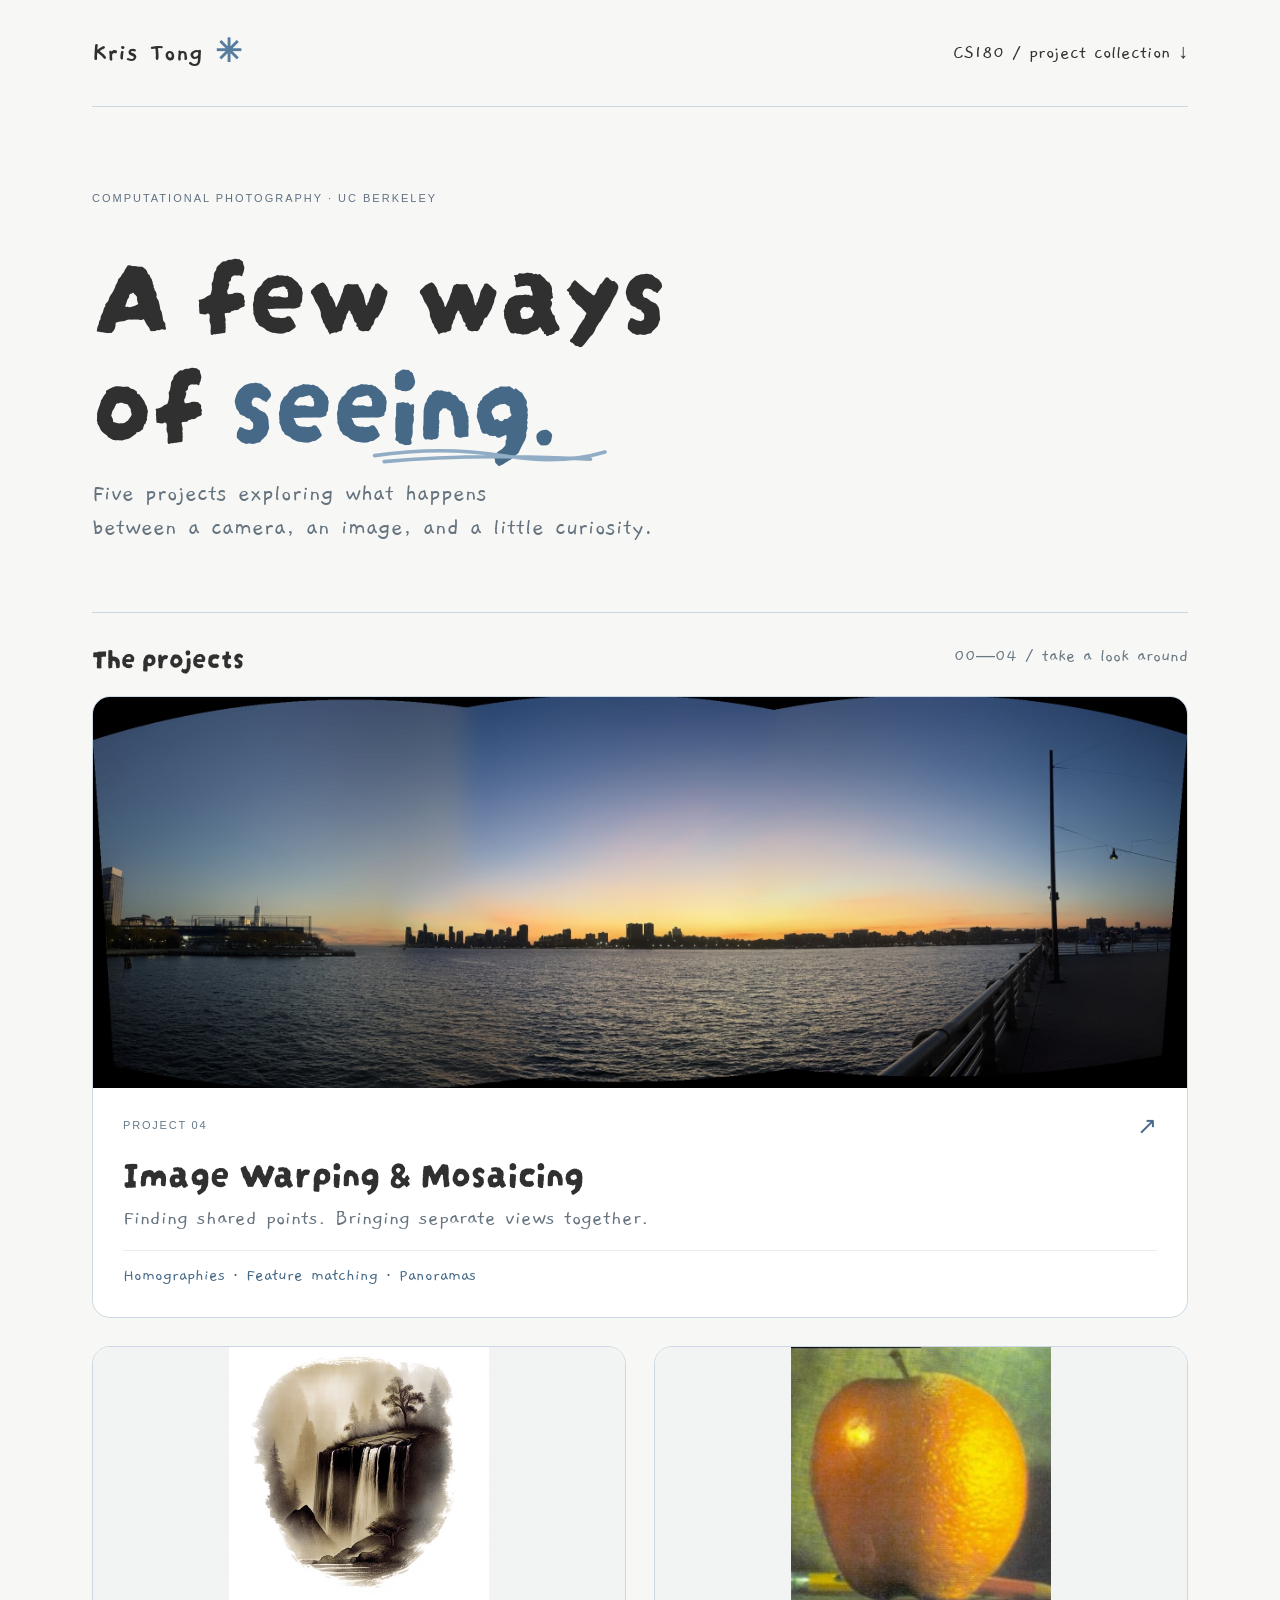
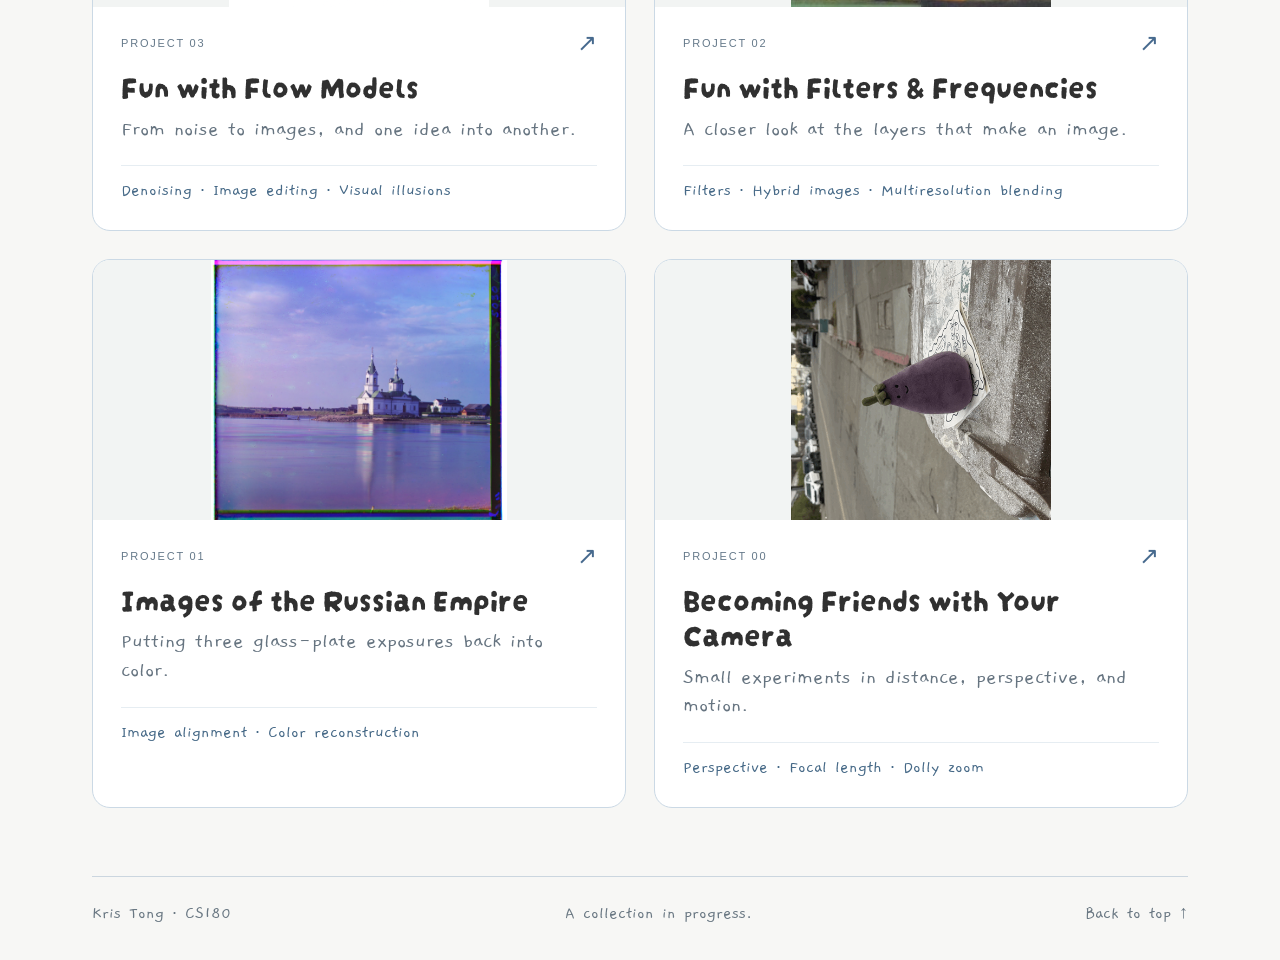
==== index.html @ 34e335ff "Add visual collection homepage for CS180 projects 0 through 4" ====
<!doctype html>
<html lang="en">
<head>
  <meta charset="utf-8"><meta name="viewport" content="width=device-width, initial-scale=1">
  <title>Kris Tong — CS180 Collection</title>
  <meta name="description" content="A collection of Kris Tong's CS180 projects in computational photography and visual computing.">
  <link rel="preconnect" href="https://fonts.googleapis.com"><link rel="preconnect" href="https://fonts.gstatic.com" crossorigin>
  <link href="https://fonts.googleapis.com/css2?family=Darumadrop+One&amp;family=Gaegu:wght@400;700&amp;display=swap" rel="stylesheet">
  <link rel="stylesheet" href="collection.css">
</head>
<body>
  <a class="skip" href="#projects">Skip to projects</a>
  <div class="page">
    <header class="top"><a href="./" class="name">Kris Tong<span aria-hidden="true">✳</span></a><a href="#projects">CS180 / project collection ↓</a></header>
    <main>
      <section class="intro" aria-labelledby="title">
        <p class="eyebrow">COMPUTATIONAL PHOTOGRAPHY · UC BERKELEY</p>
        <h1 id="title">A few ways<br>of <span>seeing.</span><svg viewBox="0 0 200 15" aria-hidden="true"><path d="M4 8 Q60 0 110 8 T196 5 M12 13 Q85 6 184 11"/></svg></h1>
        <p class="intro-copy">Five projects exploring what happens<br>between a camera, an image, and a little curiosity.</p>
      </section>
      <div class="section-label" id="projects"><h2>The projects</h2><span>00—04 / take a look around</span></div>
      <div class="projects">
      <a class="project featured" href="4/" aria-label="Project 4: Image Warping &amp; Mosaicing">
        <div class="picture"><img src="4/pics/manhattan.jpeg" alt="Manhattan waterfront stitched panorama" fetchpriority="high"></div>
        <div class="project-copy"><div class="project-number">PROJECT 04<span aria-hidden="true">↗</span></div>
          <h2>Image Warping &amp; Mosaicing</h2><p>Finding shared points. Bringing separate views together.</p><div class="topics">Homographies · Feature matching · Panoramas</div>
        </div>
      </a>
      <a class="project " href="3/" aria-label="Project 3: Fun with Flow Models">
        <div class="picture"><img src="3/assets/partA/3.4.1.png" alt="Flow-generated hybrid image" loading="lazy"></div>
        <div class="project-copy"><div class="project-number">PROJECT 03<span aria-hidden="true">↗</span></div>
          <h2>Fun with Flow Models</h2><p>From noise to images, and one idea into another.</p><div class="topics">Denoising · Image editing · Visual illusions</div>
        </div>
      </a>
      <a class="project " href="2/" aria-label="Project 2: Fun with Filters &amp; Frequencies">
        <div class="picture"><img src="2/result/oraple.png" alt="Orange and apple blended using image pyramids" loading="lazy"></div>
        <div class="project-copy"><div class="project-number">PROJECT 02<span aria-hidden="true">↗</span></div>
          <h2>Fun with Filters &amp; Frequencies</h2><p>A closer look at the layers that make an image.</p><div class="topics">Filters · Hybrid images · Multiresolution blending</div>
        </div>
      </a>
      <a class="project " href="1/" aria-label="Project 1: Images of the Russian Empire">
        <div class="picture"><img src="1/new_img/church.jpg" alt="Color reconstruction of a historic church photograph" loading="lazy"></div>
        <div class="project-copy"><div class="project-number">PROJECT 01<span aria-hidden="true">↗</span></div>
          <h2>Images of the Russian Empire</h2><p>Putting three glass-plate exposures back into color.</p><div class="topics">Image alignment · Color reconstruction</div>
        </div>
      </a>
      <a class="project " href="0/" aria-label="Project 0: Becoming Friends with Your Camera">
        <div class="picture"><img src="0/pics/dolly.gif" alt="Dolly zoom camera experiment" loading="lazy"></div>
        <div class="project-copy"><div class="project-number">PROJECT 00<span aria-hidden="true">↗</span></div>
          <h2>Becoming Friends with Your Camera</h2><p>Small experiments in distance, perspective, and motion.</p><div class="topics">Perspective · Focal length · Dolly zoom</div>
        </div>
      </a>
      </div>
    </main>
    <footer><span>Kris Tong · CS180</span><span>A collection in progress.</span><a href="#title">Back to top ↑</a></footer>
  </div>
</body>
</html>
---- collection.css ----
*{box-sizing:border-box}html{scroll-behavior:smooth;scroll-padding-top:24px}body{margin:0;background:#f7f7f5;color:#303030;font-family:"Gaegu",sans-serif;font-size:23px}a{color:inherit;text-decoration:none}a:focus-visible{outline:3px solid #476a8e;outline-offset:6px}img{max-width:100%;display:block}.page{max-width:1180px;padding:0 42px;margin:auto}.top{display:flex;align-items:center;justify-content:space-between;padding:32px 0;border-bottom:1px solid #cbd6df;font-size:20px}.name{font-weight:700;font-size:28px;display:flex;gap:12px;align-items:center}.name span{font-size:32px;color:#577c9f}.intro{padding:85px 0 68px}.eyebrow{font-family:Arial,sans-serif;font-size:11px;letter-spacing:2px;color:#607182;margin:0 0 24px}h1,h2,p{margin-top:0}h1{font-family:"Darumadrop One",sans-serif;font-weight:400;font-size:clamp(70px,9vw,120px);line-height:.95;letter-spacing:-2px;position:relative;width:fit-content;margin-bottom:30px}h1 span{color:#466987}h1 svg{position:absolute;bottom:-17px;right:0;width:61%;height:18px;fill:none;stroke:#91adc5;stroke-width:3;stroke-linecap:round}.intro-copy{color:#65737e;font-size:25px;line-height:1.35;margin:0}.section-label{display:flex;align-items:center;justify-content:space-between;border-top:1px solid #cbd6df;padding:23px 0 20px}.section-label h2{font-family:"Darumadrop One",sans-serif;font-size:28px;font-weight:400;margin:0}.section-label>span{font-size:19px;color:#6a7883}.projects{display:grid;grid-template-columns:1fr 1fr;gap:28px}.project{border:1px solid #cbd9e5;border-radius:18px;background:white;overflow:hidden;transition:transform .18s,box-shadow .18s}.project:hover{transform:translateY(-4px);box-shadow:5px 6px 0 #e5eef7}.picture{height:260px;overflow:hidden;background:#f2f4f3;display:flex;align-items:center;justify-content:center}.picture img{width:100%;height:100%;object-fit:contain;transition:transform .3s}.project:hover .picture img{transform:scale(1.025)}.project-copy{padding:24px 28px 28px}.project-number{font:11px/1.4 Arial,sans-serif;letter-spacing:1.8px;color:#65798a;display:flex;justify-content:space-between;align-items:center;margin-bottom:12px}.project-number span{font-size:24px;line-height:1;letter-spacing:0;color:#476a8e}.project h2{font-family:"Darumadrop One",sans-serif;font-size:32px;font-weight:400;line-height:1.1;margin-bottom:12px}.project p{font-size:22px;line-height:1.3;color:#667480;margin-bottom:22px}.topics{font-size:18px;color:#466987;border-top:1px solid #e6edf2;padding-top:13px}.featured{grid-column:1/-1}.featured .picture{height:auto;aspect-ratio:2.8}.featured .picture img{height:100%;width:100%;object-fit:cover}.featured .project-copy{padding:26px 30px 30px}.featured h2{font-size:38px}.featured p{margin-bottom:18px}footer{margin-top:68px;border-top:1px solid #cbd6df;padding:25px 0 35px;display:flex;justify-content:space-between;gap:16px;font-size:18px;color:#6a7883}.skip{position:absolute;top:-60px;left:20px;background:white;padding:10px;z-index:10}.skip:focus{top:10px}@media(max-width:650px){.page{padding:0 20px}.top{padding:23px 0;gap:15px;font-size:17px}.name{font-size:24px}.name span{font-size:25px}.intro{padding:58px 0 45px}.eyebrow{font-size:9px;letter-spacing:1.1px}.intro-copy{font-size:22px}.section-label>span{font-size:16px}.section-label h2{font-size:25px}.projects{grid-template-columns:1fr;gap:22px}.picture{height:230px}.featured .picture{aspect-ratio:2.3}.project-copy,.featured .project-copy{padding:22px}.project h2,.featured h2{font-size:31px}footer{flex-wrap:wrap;margin-top:42px;font-size:17px}footer>span:nth-child(2){display:none}}@media(prefers-reduced-motion:reduce){html{scroll-behavior:auto}.project,.picture img{transition:none}.project:hover{transform:none}.project:hover .picture img{transform:none}}
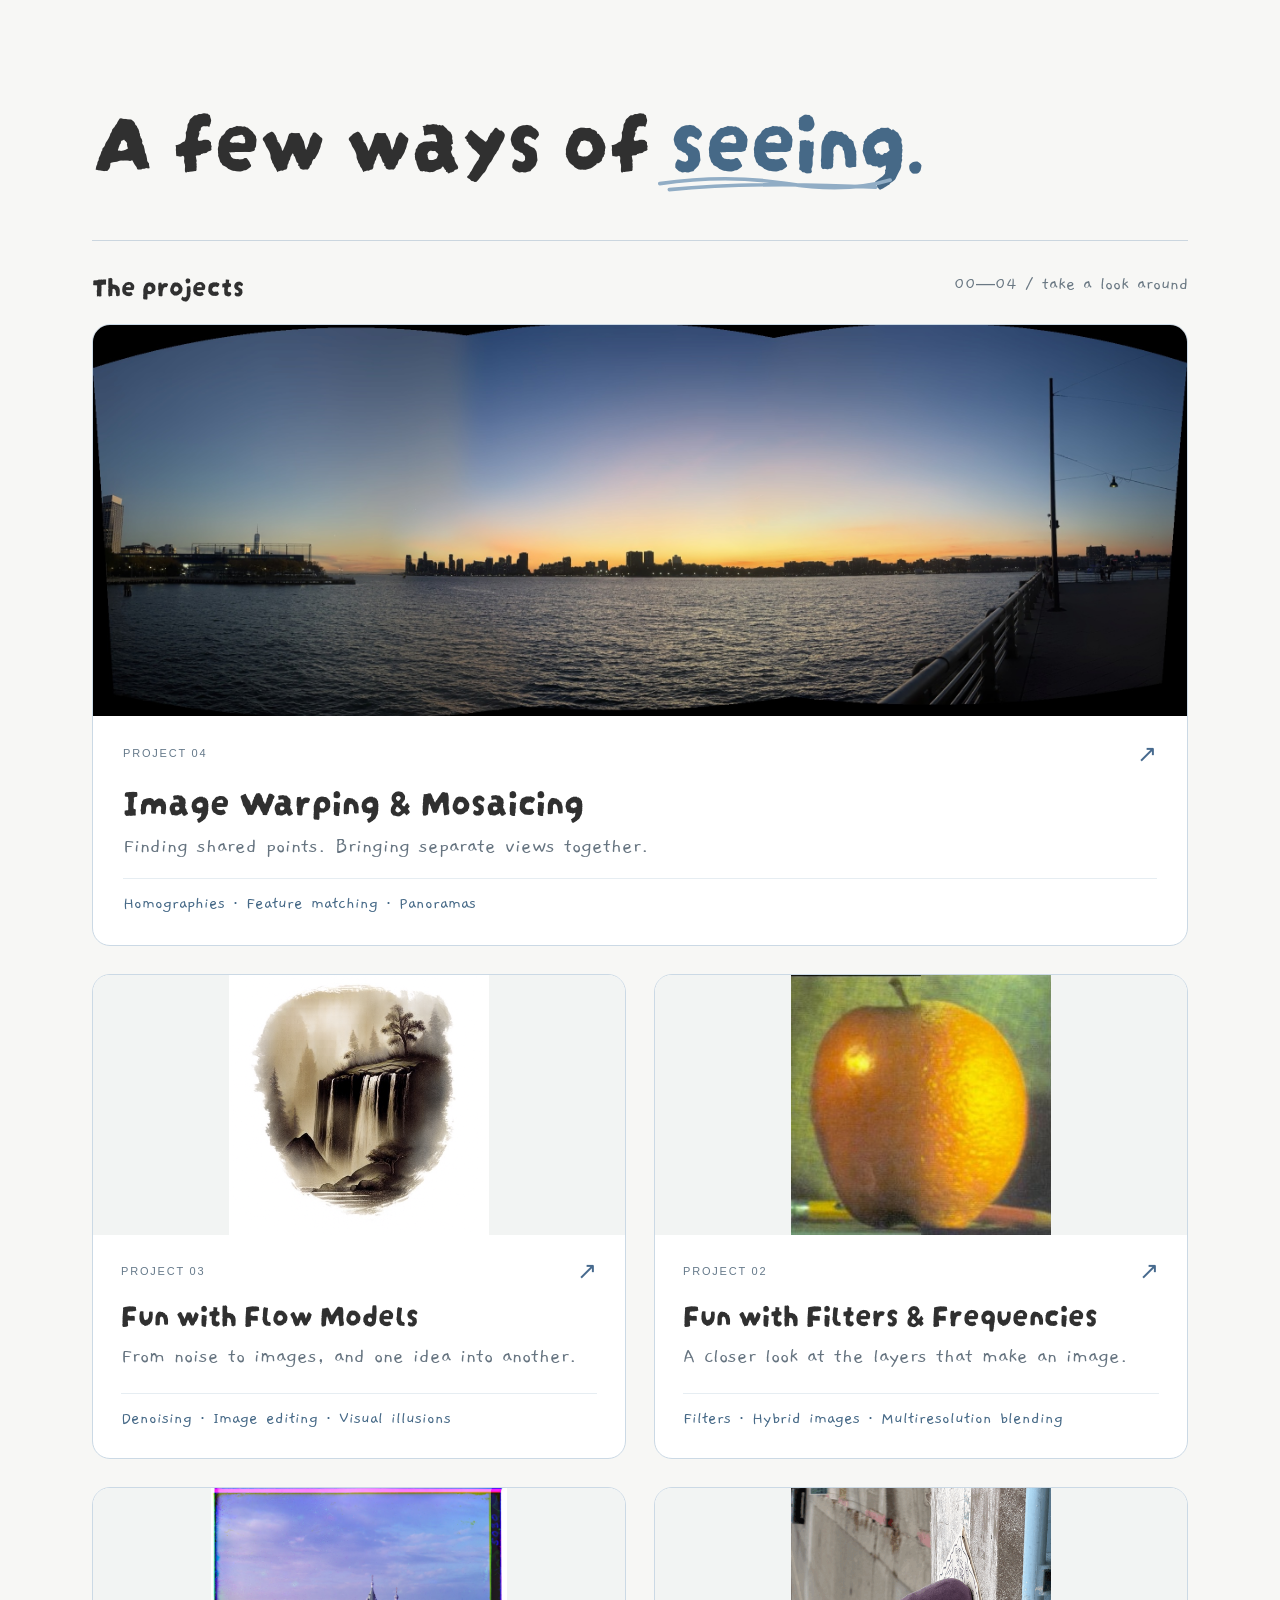
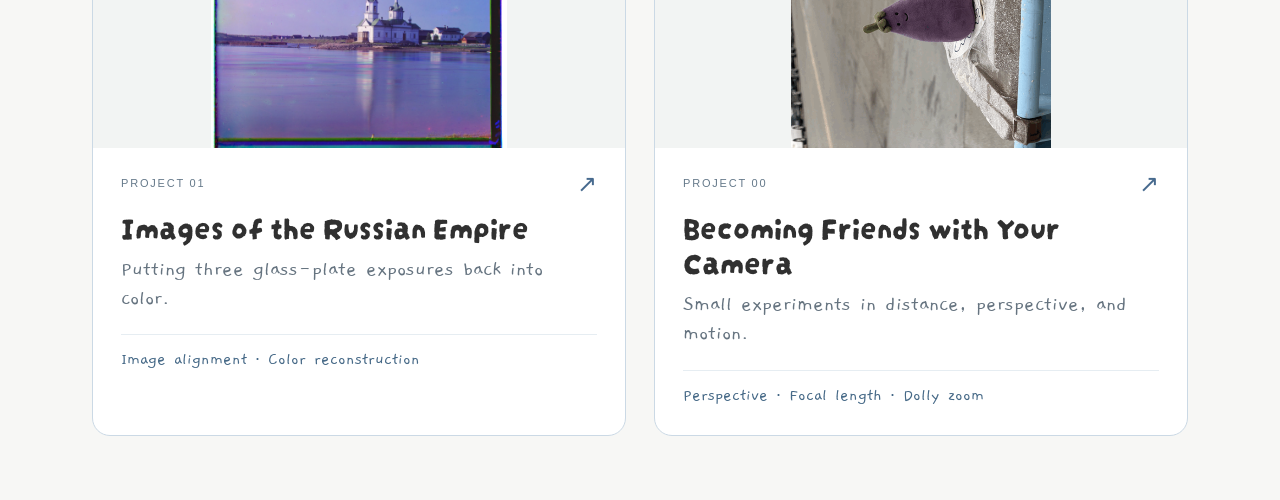
==== commit b2022e9b: "Simplify collection header and remove introductory and footer text" ====
--- a/index.html
+++ b/index.html
@@ -6,17 +6,14 @@
   <meta name="description" content="A collection of Kris Tong's CS180 projects in computational photography and visual computing.">
   <link rel="preconnect" href="https://fonts.googleapis.com"><link rel="preconnect" href="https://fonts.gstatic.com" crossorigin>
   <link href="https://fonts.googleapis.com/css2?family=Darumadrop+One&amp;family=Gaegu:wght@400;700&amp;display=swap" rel="stylesheet">
-  <link rel="stylesheet" href="collection.css">
+  <link rel="stylesheet" href="collection.css?v=2">
 </head>
 <body>
   <a class="skip" href="#projects">Skip to projects</a>
   <div class="page">
-    <header class="top"><a href="./" class="name">Kris Tong<span aria-hidden="true">✳</span></a><a href="#projects">CS180 / project collection ↓</a></header>
     <main>
       <section class="intro" aria-labelledby="title">
-        <p class="eyebrow">COMPUTATIONAL PHOTOGRAPHY · UC BERKELEY</p>
-        <h1 id="title">A few ways<br>of <span>seeing.</span><svg viewBox="0 0 200 15" aria-hidden="true"><path d="M4 8 Q60 0 110 8 T196 5 M12 13 Q85 6 184 11"/></svg></h1>
-        <p class="intro-copy">Five projects exploring what happens<br>between a camera, an image, and a little curiosity.</p>
+        <h1 id="title">A few ways of <span>seeing.</span><svg viewBox="0 0 200 15" aria-hidden="true"><path d="M4 8 Q60 0 110 8 T196 5 M12 13 Q85 6 184 11"/></svg></h1>
       </section>
       <div class="section-label" id="projects"><h2>The projects</h2><span>00—04 / take a look around</span></div>
       <div class="projects">
@@ -52,7 +49,6 @@
       </a>
       </div>
     </main>
-    <footer><span>Kris Tong · CS180</span><span>A collection in progress.</span><a href="#title">Back to top ↑</a></footer>
   </div>
 </body>
 </html>
--- a/collection.css
+++ b/collection.css
@@ -1 +1,4 @@
 *{box-sizing:border-box}html{scroll-behavior:smooth;scroll-padding-top:24px}body{margin:0;background:#f7f7f5;color:#303030;font-family:"Gaegu",sans-serif;font-size:23px}a{color:inherit;text-decoration:none}a:focus-visible{outline:3px solid #476a8e;outline-offset:6px}img{max-width:100%;display:block}.page{max-width:1180px;padding:0 42px;margin:auto}.top{display:flex;align-items:center;justify-content:space-between;padding:32px 0;border-bottom:1px solid #cbd6df;font-size:20px}.name{font-weight:700;font-size:28px;display:flex;gap:12px;align-items:center}.name span{font-size:32px;color:#577c9f}.intro{padding:85px 0 68px}.eyebrow{font-family:Arial,sans-serif;font-size:11px;letter-spacing:2px;color:#607182;margin:0 0 24px}h1,h2,p{margin-top:0}h1{font-family:"Darumadrop One",sans-serif;font-weight:400;font-size:clamp(70px,9vw,120px);line-height:.95;letter-spacing:-2px;position:relative;width:fit-content;margin-bottom:30px}h1 span{color:#466987}h1 svg{position:absolute;bottom:-17px;right:0;width:61%;height:18px;fill:none;stroke:#91adc5;stroke-width:3;stroke-linecap:round}.intro-copy{color:#65737e;font-size:25px;line-height:1.35;margin:0}.section-label{display:flex;align-items:center;justify-content:space-between;border-top:1px solid #cbd6df;padding:23px 0 20px}.section-label h2{font-family:"Darumadrop One",sans-serif;font-size:28px;font-weight:400;margin:0}.section-label>span{font-size:19px;color:#6a7883}.projects{display:grid;grid-template-columns:1fr 1fr;gap:28px}.project{border:1px solid #cbd9e5;border-radius:18px;background:white;overflow:hidden;transition:transform .18s,box-shadow .18s}.project:hover{transform:translateY(-4px);box-shadow:5px 6px 0 #e5eef7}.picture{height:260px;overflow:hidden;background:#f2f4f3;display:flex;align-items:center;justify-content:center}.picture img{width:100%;height:100%;object-fit:contain;transition:transform .3s}.project:hover .picture img{transform:scale(1.025)}.project-copy{padding:24px 28px 28px}.project-number{font:11px/1.4 Arial,sans-serif;letter-spacing:1.8px;color:#65798a;display:flex;justify-content:space-between;align-items:center;margin-bottom:12px}.project-number span{font-size:24px;line-height:1;letter-spacing:0;color:#476a8e}.project h2{font-family:"Darumadrop One",sans-serif;font-size:32px;font-weight:400;line-height:1.1;margin-bottom:12px}.project p{font-size:22px;line-height:1.3;color:#667480;margin-bottom:22px}.topics{font-size:18px;color:#466987;border-top:1px solid #e6edf2;padding-top:13px}.featured{grid-column:1/-1}.featured .picture{height:auto;aspect-ratio:2.8}.featured .picture img{height:100%;width:100%;object-fit:cover}.featured .project-copy{padding:26px 30px 30px}.featured h2{font-size:38px}.featured p{margin-bottom:18px}footer{margin-top:68px;border-top:1px solid #cbd6df;padding:25px 0 35px;display:flex;justify-content:space-between;gap:16px;font-size:18px;color:#6a7883}.skip{position:absolute;top:-60px;left:20px;background:white;padding:10px;z-index:10}.skip:focus{top:10px}@media(max-width:650px){.page{padding:0 20px}.top{padding:23px 0;gap:15px;font-size:17px}.name{font-size:24px}.name span{font-size:25px}.intro{padding:58px 0 45px}.eyebrow{font-size:9px;letter-spacing:1.1px}.intro-copy{font-size:22px}.section-label>span{font-size:16px}.section-label h2{font-size:25px}.projects{grid-template-columns:1fr;gap:22px}.picture{height:230px}.featured .picture{aspect-ratio:2.3}.project-copy,.featured .project-copy{padding:22px}.project h2,.featured h2{font-size:31px}footer{flex-wrap:wrap;margin-top:42px;font-size:17px}footer>span:nth-child(2){display:none}}@media(prefers-reduced-motion:reduce){html{scroll-behavior:auto}.project,.picture img{transition:none}.project:hover{transform:none}.project:hover .picture img{transform:none}}
+
+/* Compact collection heading. */
+.intro{padding:90px 0 65px}h1{white-space:nowrap;font-size:clamp(26px,7vw,92px);letter-spacing:-1px;margin-bottom:0}h1 svg{width:36%}.projects{margin-bottom:64px}@media(max-width:650px){.intro{padding:50px 0 45px}h1{font-size:clamp(26px,7.4vw,48px);letter-spacing:-.5px}}
